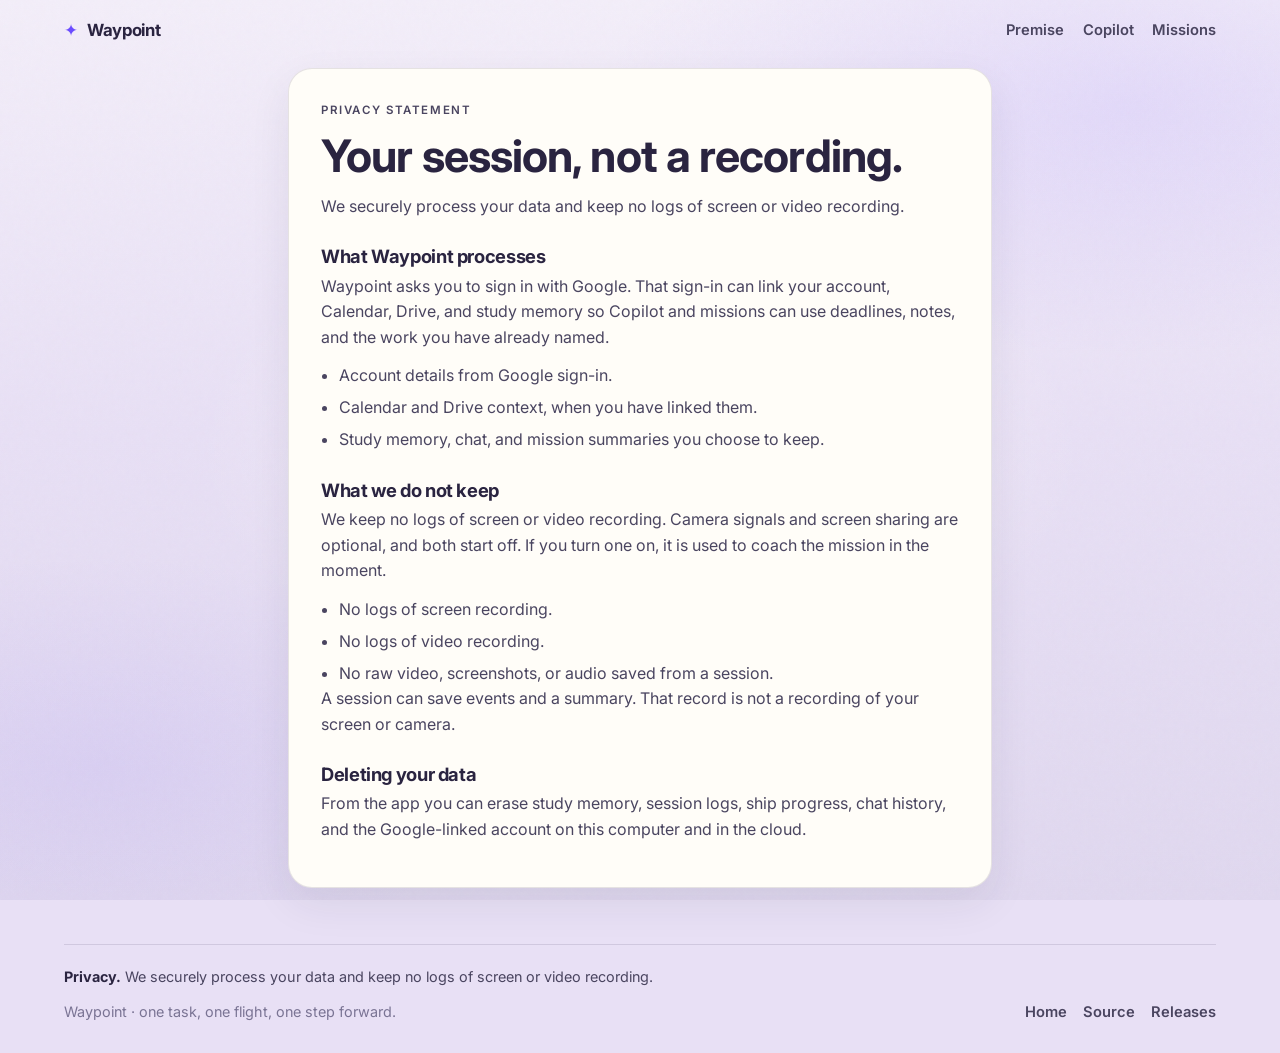
==== privacy/index.html @ 4fb0c6b1 "add: privacy page" ====
<!doctype html>
<html lang="en">
  <head>
    <meta charset="UTF-8" />
    <meta name="viewport" content="width=device-width, initial-scale=1" />
    <title>Privacy — Waypoint</title>
    <meta
      name="description"
      content="Waypoint securely processes your data and keeps no logs of screen or video recording."
    />
    <link rel="icon" href="../assets/favicon.png" type="image/png" />
    <link rel="apple-touch-icon" href="../assets/icon.png" />
    <link rel="preconnect" href="https://fonts.googleapis.com" />
    <link rel="preconnect" href="https://fonts.gstatic.com" crossorigin />
    <link
      href="https://fonts.googleapis.com/css2?family=Inter:wght@400;500;600;700&display=swap"
      rel="stylesheet"
    />
    <link rel="stylesheet" href="../styles.css" />
    <script src="../cursor.js" defer></script>
  </head>
  <body>
    <div class="rocket-cursor" id="rocket-cursor" hidden aria-hidden="true">
      <svg class="rocket-body" viewBox="20 32 148 86">
        <path class="rocket-exhaust" d="M63 66.9998C37 59.6664 26.3333 64.3331 31 80.9998C22.3333 94.3331 33 97.9998 63 91.9998V66.9998Z" fill="#F6BE70" />
        <path class="rocket-exhaust" d="M62 73.9999C47.3333 73.3332 40.6667 75.9999 42 81.9999L62 85.9999V73.9999Z" fill="#FAE9BC" />
        <path d="M77 60.0001L82 34.0001C92.6667 32.6668 102.667 41.6668 112 61.0001M77 94.0001L84 114C96.6667 114.667 107 106.667 115 90.0001" fill="#D99769" />
        <path d="M60 67.0002C95.3333 49.0002 130.333 53.3336 165 80.0002C131.667 103.334 96.6667 108 60 94.0002V67.0002Z" fill="#EBEDE1" />
        <path d="M61 86C95 94.6667 129.333 92.6667 164 80C130.667 102.667 96 107.333 60 94L61 86Z" fill="#A1C7BF" />
        <path d="M141 64C151.667 68 159.667 73.3333 165 80L145 92L141 64Z" fill="#E6A96F" />
        <path d="M111 93C120.389 93 128 85.8366 128 77C128 68.1634 120.389 61 111 61C101.611 61 94 68.1634 94 77C94 85.8366 101.611 93 111 93Z" fill="#446A75" />
        <path d="M111 88C117.627 88 123 83.0751 123 77C123 70.9249 117.627 66 111 66C104.373 66 99 70.9249 99 77C99 83.0751 104.373 88 111 88Z" fill="#8DDFD2" />
        <path d="M104 73L113 69" stroke="#F0F6D9" stroke-width="4" stroke-linecap="round" />
        <path d="M62 69L60 93" stroke="#496B73" stroke-width="8" stroke-linecap="round" />
      </svg>
    </div>
    <div class="atmosphere" aria-hidden="true"></div>
    <div class="grain" aria-hidden="true"></div>
    <img class="sky" src="../assets/constellation.svg" alt="" aria-hidden="true" />

    <a class="skip" href="#statement">Skip to content</a>

    <header class="site-header">
      <a class="wordmark" href="../"><span aria-hidden="true">✦</span> Waypoint</a>
      <nav class="site-nav" aria-label="Page">
        <a href="../#premise">Premise</a>
        <a href="../#copilot">Copilot</a>
        <a href="../#missions">Missions</a>
      </nav>
    </header>

    <main class="legal" id="statement">
      <article class="legal-card">
        <p class="eyebrow">Privacy statement</p>
        <h1>Your session, not a recording.</h1>
        <p>
          We securely process your data and keep no logs of screen or video
          recording.
        </p>

        <h2>What Waypoint processes</h2>
        <p>
          Waypoint asks you to sign in with Google. That sign-in can link your
          account, Calendar, Drive, and study memory so Copilot and missions can
          use deadlines, notes, and the work you have already named.
        </p>
        <ul>
          <li>Account details from Google sign-in.</li>
          <li>Calendar and Drive context, when you have linked them.</li>
          <li>Study memory, chat, and mission summaries you choose to keep.</li>
        </ul>

        <h2>What we do not keep</h2>
        <p>
          We keep no logs of screen or video recording. Camera signals and screen
          sharing are optional, and both start off. If you turn one on, it is used
          to coach the mission in the moment.
        </p>
        <ul>
          <li>No logs of screen recording.</li>
          <li>No logs of video recording.</li>
          <li>No raw video, screenshots, or audio saved from a session.</li>
        </ul>
        <p>
          A session can save events and a summary. That record is not a recording
          of your screen or camera.
        </p>

        <h2>Deleting your data</h2>
        <p>
          From the app you can erase study memory, session logs, ship progress,
          chat history, and the Google-linked account on this computer and in the
          cloud.
        </p>
      </article>
    </main>

    <footer class="site-footer">
      <p class="privacy">
        <strong>Privacy.</strong> We securely process your data and keep no logs of
        screen or video recording.
      </p>
      <div class="footer-meta">
        <p>Waypoint · one task, one flight, one step forward.</p>
        <p>
          <a href="../">Home</a>
          <a href="https://github.com/legitminh/BigRedHacksProject">Source</a>
          <a href="https://github.com/legitminh/BigRedHacksProject/releases">Releases</a>
        </p>
      </div>
    </footer>
  </body>
</html>
---- styles.css ----
:root {
  --bg-page: #e8e0f5;
  --bg-page-alt: #f3eef9;
  --bg-deep: #e0d8ef;
  --bg-card: #fffdf8;
  --surface: #fbf8f3;
  --lavender: #ebe4f8;
  --ink: #2a2440;
  --secondary: #4a4560;
  --muted: #7a7494;
  --label: #8b849e;
  --purple: #6b4cff;
  --purple-bright: #7c5cff;
  --mint: #326c78;
  --mint-bg: #e9ddfd;
  --border: rgba(42, 36, 64, 0.12);
  --shadow: 0 16px 40px rgba(42, 36, 64, 0.08);
  --font: "Inter", "Segoe UI", system-ui, sans-serif;
  --measure: 72rem;
  --radius: 24px;
  --pill: 9999px;
}

* {
  box-sizing: border-box;
}

html {
  scroll-behavior: smooth;
}

html,
body {
  margin: 0;
  min-height: 100%;
  font-family: var(--font);
  color: var(--ink);
  background: var(--bg-page);
}

.atmosphere {
  position: fixed;
  inset: 0;
  z-index: 0;
  background:
    radial-gradient(ellipse 75% 50% at 88% 12%, rgba(124, 92, 255, 0.12), transparent 55%),
    radial-gradient(ellipse 60% 45% at 8% 85%, rgba(107, 76, 255, 0.08), transparent 52%),
    radial-gradient(ellipse 50% 40% at 50% 50%, rgba(255, 253, 248, 0.45), transparent 70%),
    linear-gradient(180deg, var(--bg-page-alt) 0%, var(--bg-page) 48%, var(--bg-deep) 100%);
  animation: drift 18s ease-in-out infinite alternate;
}

.grain,
.sky {
  position: fixed;
  inset: 0;
  pointer-events: none;
}

.grain {
  z-index: 1;
  opacity: 0.045;
  mix-blend-mode: multiply;
  background-image: url("data:image/svg+xml,%3Csvg viewBox='0 0 200 200' xmlns='http://www.w3.org/2000/svg'%3E%3Cfilter id='n'%3E%3CfeTurbulence type='fractalNoise' baseFrequency='0.85' numOctaves='3' stitchTiles='stitch'/%3E%3C/filter%3E%3Crect width='100%25' height='100%25' filter='url(%23n)' opacity='0.55'/%3E%3C/svg%3E");
}

.sky {
  z-index: 1;
  width: 100%;
  height: 100%;
  object-fit: cover;
  opacity: 0.55;
}

.skip {
  position: absolute;
  left: 1rem;
  top: -4rem;
  z-index: 5;
  background: var(--purple);
  color: #fff;
  padding: 0.6rem 0.9rem;
  border-radius: var(--pill);
  font-weight: 700;
}

.skip:focus {
  top: 1rem;
}

.site-header,
main,
.site-footer {
  position: relative;
  z-index: 2;
}

.site-header {
  display: flex;
  align-items: center;
  justify-content: space-between;
  gap: 1rem;
  width: min(100% - 2.5rem, var(--measure));
  margin: 0 auto;
  padding: 1.25rem 0;
}

.wordmark {
  color: var(--ink);
  text-decoration: none;
  font-weight: 700;
  letter-spacing: -0.02em;
  font-size: 1.05rem;
}

.wordmark span {
  color: var(--purple);
  margin-right: 0.35rem;
}

.site-nav {
  display: flex;
  gap: 1.15rem;
  flex-wrap: wrap;
}

.site-nav a,
.site-footer a,
.release-note a {
  color: var(--secondary);
  text-decoration: none;
  font-weight: 600;
  font-size: 0.92rem;
}

.site-nav a:hover,
.site-footer a:hover,
.release-note a:hover {
  color: var(--purple);
}

.download-top {
  position: sticky;
  top: 0.75rem;
  z-index: 4;
  display: flex;
  align-items: center;
  justify-content: space-between;
  gap: 1.25rem 2rem;
  width: min(100% - 2.5rem, var(--measure));
  margin: 0 auto;
  padding: 0.95rem 1.15rem;
  background: rgba(251, 248, 243, 0.94);
  border: 1px solid rgba(42, 36, 64, 0.08);
  border-radius: 20px;
  box-shadow: var(--shadow);
  backdrop-filter: blur(10px);
}

.download-top-copy h2 {
  margin: 0;
  font-size: clamp(1.25rem, 2vw, 1.6rem);
  line-height: 1.15;
}

.download-top .kicker {
  margin-bottom: 0.4rem;
}

.download-top .download-block {
  flex: 1 1 22rem;
  align-items: flex-end;
}

.download-top .release-note {
  max-width: 26rem;
  text-align: right;
}

.hero {
  width: min(100% - 2.5rem, var(--measure));
  margin: 0 auto;
  padding: 1.25rem 0 3.5rem;
}

.hero-card {
  position: relative;
  overflow: hidden;
  min-height: 28rem;
  padding: clamp(1.5rem, 3vw, 2.2rem) clamp(1.5rem, 3vw, 2.2rem) 11rem;
  border-radius: 28px;
  background: linear-gradient(145deg, #2f2850 0%, #241f3d 55%, #1e1a34 100%);
  color: #f8f6ff;
  box-shadow: 0 20px 48px rgba(36, 31, 61, 0.28);
}

.hero-eyebrow,
.eyebrow {
  margin: 0 0 0.9rem;
  font-size: 0.72rem;
  font-weight: 600;
  letter-spacing: 0.14em;
  text-transform: uppercase;
}

.hero-eyebrow {
  color: rgba(248, 246, 255, 0.62);
}

.eyebrow {
  color: var(--purple);
}

h1,
h2,
h3 {
  font-weight: 700;
  letter-spacing: -0.02em;
}

h1 {
  margin: 0 0 1rem;
  font-size: clamp(2.6rem, 5.4vw, 4.4rem);
  line-height: 1.02;
}

h1 span {
  display: block;
}

.lede {
  max-width: 24rem;
  margin: 0;
  font-size: 1.05rem;
  line-height: 1.55;
  color: rgba(248, 246, 255, 0.82);
}

.hero-foot {
  margin: 1.4rem 0 0;
  font-size: 0.72rem;
  font-weight: 600;
  letter-spacing: 0.14em;
  text-transform: uppercase;
  color: #c4b5fd;
}

.hero-foot span {
  display: block;
  margin-top: 0.25rem;
  letter-spacing: 0;
  text-transform: none;
  font-size: 1rem;
  font-weight: 400;
  color: #c4b5fd;
}

.hero-art {
  position: absolute;
  right: -2%;
  bottom: -4%;
  width: min(92%, 26rem);
  height: 11.5rem;
  pointer-events: none;
}

.art-orbits,
.art-moon,
.art-ship,
.art-planet {
  position: absolute;
  height: auto;
}

.art-orbits {
  right: -4%;
  bottom: -18%;
  width: 92%;
  opacity: 0.4;
}

.art-moon {
  right: 46%;
  bottom: 62%;
  width: 12%;
}

.art-ship {
  left: 0;
  bottom: 16%;
  width: 46%;
  transform: rotate(-8deg);
}

.art-planet {
  right: 0;
  bottom: 0;
  width: 52%;
}

.kicker {
  display: inline-flex;
  align-items: center;
  gap: 0.35rem;
  margin: 0 0 0.9rem;
  padding: 0.35rem 0.7rem;
  font-size: 0.68rem;
  font-weight: 700;
  letter-spacing: 0.12em;
  text-transform: uppercase;
  color: var(--mint);
  background: var(--mint-bg);
  border-radius: var(--pill);
}

.band-intro h2 {
  margin: 0 0 0.7rem;
  font-size: clamp(1.7rem, 3vw, 2.4rem);
  line-height: 1.12;
}

.band-intro p,
.feature-grid p,
.steps p,
.privacy {
  color: var(--secondary);
  line-height: 1.55;
}

.download-block {
  display: flex;
  flex-direction: column;
  gap: 0.85rem;
}

.dl-row {
  display: flex;
  flex-wrap: wrap;
  gap: 0.6rem;
}

.dl-button {
  display: inline-flex;
  flex-direction: column;
  align-items: flex-start;
  gap: 0.1rem;
  min-width: 8.6rem;
  padding: 0.75rem 1.05rem;
  text-decoration: none;
  border-radius: 16px;
  border: 1px solid transparent;
  transition: transform 0.15s ease, background 0.2s ease, border-color 0.2s ease;
}

.dl-button:active {
  transform: translateY(1px);
}

.dl-button strong {
  font-weight: 700;
  font-size: 0.95rem;
}

.dl-button small {
  font-size: 0.75rem;
  font-weight: 600;
}

.dl-button.primary {
  background: linear-gradient(180deg, var(--purple-bright) 0%, var(--purple) 100%);
  color: #fff;
  box-shadow: 0 8px 22px rgba(107, 76, 255, 0.28);
}

.dl-button.primary small {
  color: rgba(255, 255, 255, 0.82);
}

.dl-button.secondary,
.dl-button.waiting {
  background: var(--lavender);
  color: var(--ink);
  border-color: var(--border);
}

.dl-button.secondary small,
.dl-button.waiting small {
  color: var(--muted);
}

.dl-button.secondary:hover {
  border-color: rgba(107, 76, 255, 0.32);
}

.release-note {
  margin: 0;
  color: var(--muted);
  font-size: 0.85rem;
  line-height: 1.45;
}

.release-note a {
  color: var(--purple);
  text-decoration: underline;
  text-underline-offset: 3px;
}

.band {
  width: min(100% - 2.5rem, var(--measure));
  margin: 0 auto;
  padding: 3.2rem 0;
}

.band-intro {
  max-width: 40rem;
  margin-bottom: 1.5rem;
}

.band-intro p:last-child {
  margin: 0;
  font-size: 1.05rem;
}

.feature-grid,
.steps {
  list-style: none;
  margin: 0;
  padding: 0;
  display: grid;
  gap: 0.9rem;
  grid-template-columns: repeat(3, minmax(0, 1fr));
}

.feature-grid li,
.steps li {
  padding: 1.25rem 1.2rem 1.35rem;
  background: var(--bg-card);
  border: 1px solid var(--border);
  border-radius: 20px;
  box-shadow: var(--shadow);
}

.feature-index {
  margin: 0 0 0.7rem;
  color: var(--purple);
  font-size: 0.78rem;
  font-weight: 700;
  letter-spacing: 0.12em;
}

.feature-grid h3,
.steps h3 {
  margin: 0 0 0.45rem;
  font-size: 1.25rem;
}

.feature-grid p,
.steps p {
  margin: 0;
}

.steps {
  counter-reset: step;
}

.steps li {
  border-top: 3px solid var(--purple);
}

.site-footer {
  display: flex;
  flex-direction: column;
  gap: 0.9rem;
  width: min(100% - 2.5rem, var(--measure));
  margin: 0 auto;
  padding: 1.3rem 0 2rem;
  border-top: 1px solid var(--border);
  color: var(--muted);
  font-size: 0.9rem;
}

.privacy {
  margin: 0;
  max-width: 40rem;
}

.privacy strong {
  color: var(--ink);
}

.privacy a {
  margin-left: 0.35rem;
}

.legal {
  width: min(100% - 2.5rem, 44rem);
  margin: 0 auto;
  padding: 0.5rem 0 3.5rem;
}

.legal-card {
  padding: clamp(1.4rem, 3vw, 2rem);
  background: var(--bg-card);
  border: 1px solid var(--border);
  border-radius: 24px;
  box-shadow: var(--shadow);
}

.legal h1 {
  margin: 0 0 0.8rem;
  font-size: clamp(2.1rem, 4vw, 2.8rem);
  line-height: 1.1;
}

.legal h2 {
  margin: 1.6rem 0 0.4rem;
  font-size: 1.15rem;
}

.legal p,
.legal li {
  color: var(--secondary);
  line-height: 1.6;
}

.legal p {
  margin: 0 0 0.8rem;
}

.legal ul {
  margin: 0;
  padding-left: 1.15rem;
}

.legal li + li {
  margin-top: 0.4rem;
}

.footer-meta {
  display: flex;
  justify-content: space-between;
  gap: 1rem;
  flex-wrap: wrap;
}

.footer-meta p {
  margin: 0;
  display: flex;
  gap: 1rem;
  flex-wrap: wrap;
}

.rocket-cursor {
  position: fixed;
  left: 0;
  top: 0;
  z-index: 20;
  width: 0;
  height: 0;
  pointer-events: none;
  transform-origin: 0 0;
  will-change: transform;
}

.rocket-body {
  position: absolute;
  left: -94px;
  top: -31px;
  display: block;
  width: 96px;
  height: 56px;
  overflow: visible;
  filter: drop-shadow(0 6px 10px rgba(42, 36, 64, 0.22));
}

.rocket-exhaust {
  opacity: 0;
}

.rocket-cursor.is-burning .rocket-exhaust {
  opacity: 1;
}

a:focus-visible,
.dl-button:focus-visible {
  outline: 2px solid var(--purple);
  outline-offset: 3px;
}

@keyframes drift {
  from {
    transform: scale(1);
  }
  to {
    transform: scale(1.03) translate3d(-1%, 1%, 0);
  }
}

@media (max-width: 860px) {
  .download-top,
  .feature-grid,
  .steps {
    grid-template-columns: 1fr;
  }

  .download-top {
    position: static;
    flex-direction: column;
    align-items: stretch;
  }

  .download-top .download-block {
    align-items: stretch;
  }

  .hero-card {
    min-height: 0;
  }

  .site-header {
    align-items: flex-start;
    flex-direction: column;
  }
}

@media (prefers-reduced-motion: reduce) {
  html {
    scroll-behavior: auto;
  }

  *,
  *::before,
  *::after {
    animation: none !important;
    transition: none !important;
  }

  .rocket-cursor {
    display: none !important;
  }
}
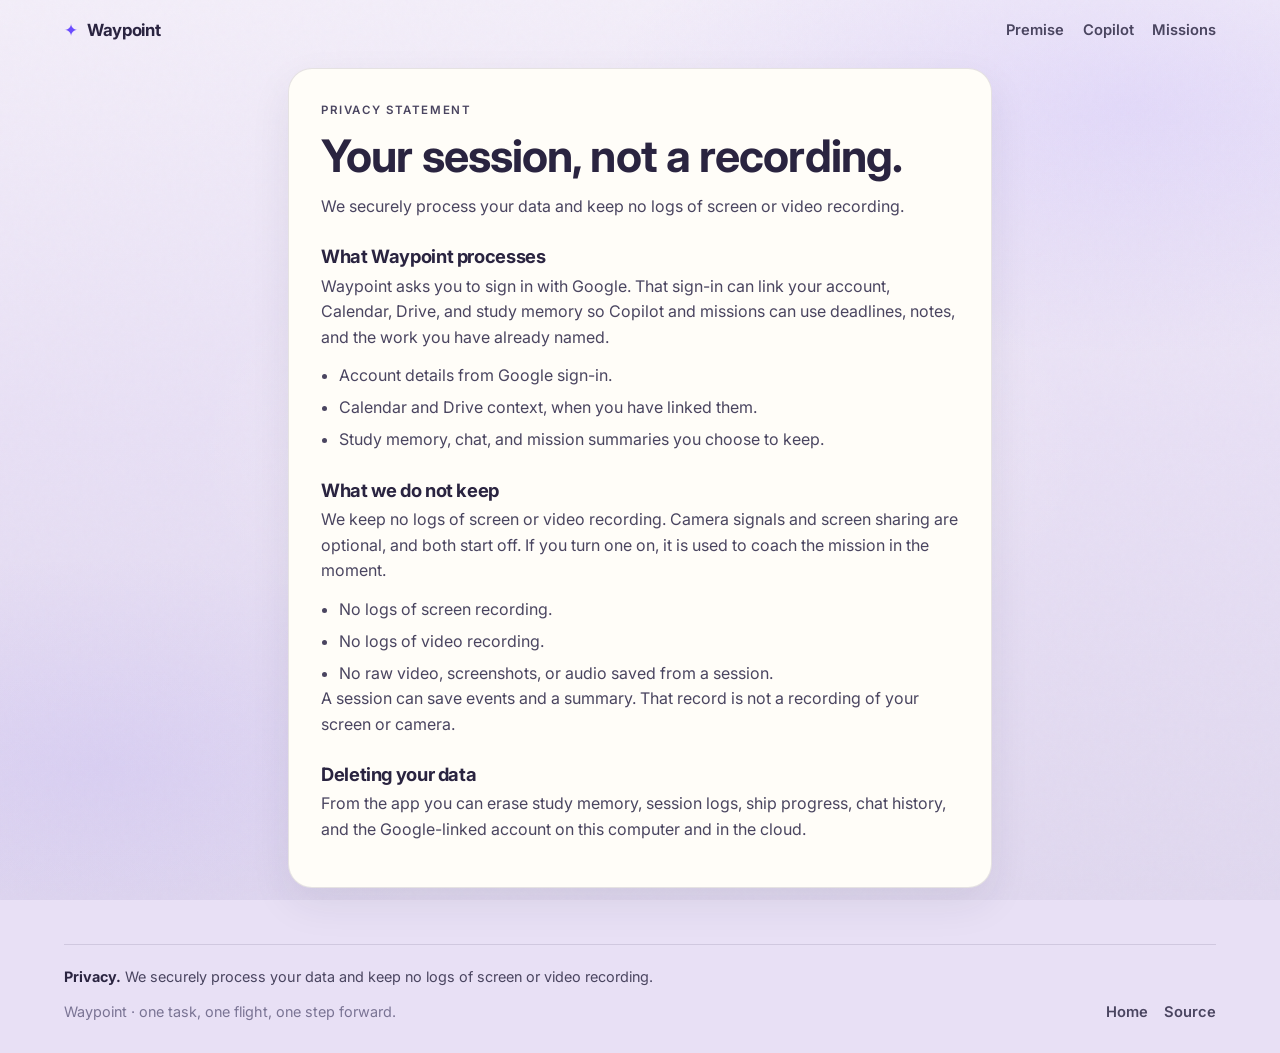
==== commit 4b738fe7: "Point the site at source code instead of a release build. Co-authored-by: Cursor <cursoragent@cursor" ====
--- a/privacy/index.html
+++ b/privacy/index.html
@@ -8,8 +8,8 @@
       name="description"
       content="Waypoint securely processes your data and keeps no logs of screen or video recording."
     />
-    <link rel="icon" href="../assets/favicon.png" type="image/png" />
-    <link rel="apple-touch-icon" href="../assets/icon.png" />
+    <link rel="icon" href="../assets/ship_bg_favicon.png?v=3" type="image/png" />
+    <link rel="apple-touch-icon" href="../assets/icon.png?v=2" />
     <link rel="preconnect" href="https://fonts.googleapis.com" />
     <link rel="preconnect" href="https://fonts.gstatic.com" crossorigin />
     <link
@@ -21,17 +21,41 @@
   </head>
   <body>
     <div class="rocket-cursor" id="rocket-cursor" hidden aria-hidden="true">
-      <svg class="rocket-body" viewBox="20 32 148 86">
-        <path class="rocket-exhaust" d="M63 66.9998C37 59.6664 26.3333 64.3331 31 80.9998C22.3333 94.3331 33 97.9998 63 91.9998V66.9998Z" fill="#F6BE70" />
-        <path class="rocket-exhaust" d="M62 73.9999C47.3333 73.3332 40.6667 75.9999 42 81.9999L62 85.9999V73.9999Z" fill="#FAE9BC" />
-        <path d="M77 60.0001L82 34.0001C92.6667 32.6668 102.667 41.6668 112 61.0001M77 94.0001L84 114C96.6667 114.667 107 106.667 115 90.0001" fill="#D99769" />
-        <path d="M60 67.0002C95.3333 49.0002 130.333 53.3336 165 80.0002C131.667 103.334 96.6667 108 60 94.0002V67.0002Z" fill="#EBEDE1" />
-        <path d="M61 86C95 94.6667 129.333 92.6667 164 80C130.667 102.667 96 107.333 60 94L61 86Z" fill="#A1C7BF" />
-        <path d="M141 64C151.667 68 159.667 73.3333 165 80L145 92L141 64Z" fill="#E6A96F" />
-        <path d="M111 93C120.389 93 128 85.8366 128 77C128 68.1634 120.389 61 111 61C101.611 61 94 68.1634 94 77C94 85.8366 101.611 93 111 93Z" fill="#446A75" />
-        <path d="M111 88C117.627 88 123 83.0751 123 77C123 70.9249 117.627 66 111 66C104.373 66 99 70.9249 99 77C99 83.0751 104.373 88 111 88Z" fill="#8DDFD2" />
-        <path d="M104 73L113 69" stroke="#F0F6D9" stroke-width="4" stroke-linecap="round" />
-        <path d="M62 69L60 93" stroke="#496B73" stroke-width="8" stroke-linecap="round" />
+      <svg class="rocket-body" viewBox="16 28 164 96">
+        <defs>
+          <linearGradient id="rocket-hull" x1="0" y1="0" x2="0" y2="1">
+            <stop offset="0" stop-color="#F7F8EF" />
+            <stop offset="0.6" stop-color="#EBEDE1" />
+            <stop offset="1" stop-color="#D9DCCD" />
+          </linearGradient>
+          <linearGradient id="rocket-nose" x1="0" y1="0" x2="0" y2="1">
+            <stop offset="0" stop-color="#F0B97E" />
+            <stop offset="1" stop-color="#D99769" />
+          </linearGradient>
+          <linearGradient id="rocket-flame" x1="1" y1="0" x2="0" y2="0">
+            <stop offset="0" stop-color="#F6BE70" />
+            <stop offset="1" stop-color="#F08A5D" />
+          </linearGradient>
+          <clipPath id="rocket-hull-clip">
+            <path d="M60 60C92 48 130 50 152 62C162 67 170 72 176 76C170 80 162 85 152 90C130 102 92 104 60 92Z" />
+          </clipPath>
+        </defs>
+        <path class="rocket-exhaust" d="M62 64C50 64 38 69 22 76C38 83 50 88 62 88Z" fill="url(#rocket-flame)" />
+        <path class="rocket-exhaust" d="M62 69.5C54 69.5 46 72.5 38 76C46 79.5 54 82.5 62 82.5Z" fill="#FAE9BC" />
+        <path d="M74 61L82 38Q85 32 92 33.5C102 36 112 45 122 57Z" fill="#D99769" />
+        <path d="M74 91L82 114Q85 120 92 118.5C102 116 112 107 122 95Z" fill="#C9845A" />
+        <path d="M60 60C92 48 130 50 152 62C162 67 170 72 176 76C170 80 162 85 152 90C130 102 92 104 60 92Z" fill="url(#rocket-hull)" />
+        <g clip-path="url(#rocket-hull-clip)">
+          <path d="M50 85C92 97 138 94 180 76L180 112L50 112Z" fill="#A1C7BF" />
+          <path d="M70 60C98 52 126 53 146 61" fill="none" stroke="#ffffff" stroke-width="3" stroke-linecap="round" opacity="0.7" />
+          <path d="M146 46Q138 76 146 106L182 106L182 46Z" fill="url(#rocket-nose)" />
+          <path d="M146 46Q138 76 146 106" fill="none" stroke="#B9774F" stroke-width="2" opacity="0.6" />
+          <path d="M150 64C158 67 165 71 170 74.5" fill="none" stroke="#FFE2B8" stroke-width="2.2" stroke-linecap="round" opacity="0.8" />
+        </g>
+        <rect x="56" y="58" width="10" height="36" rx="4" fill="#496B73" />
+        <circle cx="120" cy="73" r="15.5" fill="#446A75" />
+        <circle cx="120" cy="73" r="11.5" fill="#8DDFD2" />
+        <path d="M113 70Q115 65.5 120.5 64.5" fill="none" stroke="#F0F6D9" stroke-width="3" stroke-linecap="round" />
       </svg>
     </div>
     <div class="atmosphere" aria-hidden="true"></div>
@@ -105,7 +129,6 @@
         <p>
           <a href="../">Home</a>
           <a href="https://github.com/legitminh/BigRedHacksProject">Source</a>
-          <a href="https://github.com/legitminh/BigRedHacksProject/releases">Releases</a>
         </p>
       </div>
     </footer>
--- a/styles.css
+++ b/styles.css
@@ -125,8 +125,7 @@
 }
 
 .site-nav a,
-.site-footer a,
-.release-note a {
+.site-footer a {
   color: var(--secondary);
   text-decoration: none;
   font-weight: 600;
@@ -134,12 +133,11 @@
 }
 
 .site-nav a:hover,
-.site-footer a:hover,
-.release-note a:hover {
+.site-footer a:hover {
   color: var(--purple);
 }
 
-.download-top {
+.source-top {
   position: sticky;
   top: 0.75rem;
   z-index: 4;
@@ -157,24 +155,27 @@
   backdrop-filter: blur(10px);
 }
 
-.download-top-copy h2 {
+.source-top-copy h2 {
   margin: 0;
   font-size: clamp(1.25rem, 2vw, 1.6rem);
   line-height: 1.15;
 }
 
-.download-top .kicker {
+.source-top .kicker {
   margin-bottom: 0.4rem;
 }
 
-.download-top .download-block {
-  flex: 1 1 22rem;
-  align-items: flex-end;
-}
-
-.download-top .release-note {
-  max-width: 26rem;
-  text-align: right;
+.source-link {
+  display: inline-flex;
+  align-items: center;
+  padding: 0.75rem 1.05rem;
+  text-decoration: none;
+  font-weight: 700;
+  font-size: 0.95rem;
+  color: #fff;
+  background: linear-gradient(180deg, var(--purple-bright) 0%, var(--purple) 100%);
+  border-radius: 16px;
+  box-shadow: 0 8px 22px rgba(107, 76, 255, 0.28);
 }
 
 .hero {
@@ -327,84 +328,6 @@
   line-height: 1.55;
 }
 
-.download-block {
-  display: flex;
-  flex-direction: column;
-  gap: 0.85rem;
-}
-
-.dl-row {
-  display: flex;
-  flex-wrap: wrap;
-  gap: 0.6rem;
-}
-
-.dl-button {
-  display: inline-flex;
-  flex-direction: column;
-  align-items: flex-start;
-  gap: 0.1rem;
-  min-width: 8.6rem;
-  padding: 0.75rem 1.05rem;
-  text-decoration: none;
-  border-radius: 16px;
-  border: 1px solid transparent;
-  transition: transform 0.15s ease, background 0.2s ease, border-color 0.2s ease;
-}
-
-.dl-button:active {
-  transform: translateY(1px);
-}
-
-.dl-button strong {
-  font-weight: 700;
-  font-size: 0.95rem;
-}
-
-.dl-button small {
-  font-size: 0.75rem;
-  font-weight: 600;
-}
-
-.dl-button.primary {
-  background: linear-gradient(180deg, var(--purple-bright) 0%, var(--purple) 100%);
-  color: #fff;
-  box-shadow: 0 8px 22px rgba(107, 76, 255, 0.28);
-}
-
-.dl-button.primary small {
-  color: rgba(255, 255, 255, 0.82);
-}
-
-.dl-button.secondary,
-.dl-button.waiting {
-  background: var(--lavender);
-  color: var(--ink);
-  border-color: var(--border);
-}
-
-.dl-button.secondary small,
-.dl-button.waiting small {
-  color: var(--muted);
-}
-
-.dl-button.secondary:hover {
-  border-color: rgba(107, 76, 255, 0.32);
-}
-
-.release-note {
-  margin: 0;
-  color: var(--muted);
-  font-size: 0.85rem;
-  line-height: 1.45;
-}
-
-.release-note a {
-  color: var(--purple);
-  text-decoration: underline;
-  text-underline-offset: 3px;
-}
-
 .band {
   width: min(100% - 2.5rem, var(--measure));
   margin: 0 auto;
@@ -564,11 +487,11 @@
 
 .rocket-body {
   position: absolute;
-  left: -94px;
-  top: -31px;
+  left: -93.66px;
+  top: -28.1px;
   display: block;
   width: 96px;
-  height: 56px;
+  height: 56.2px;
   overflow: visible;
   filter: drop-shadow(0 6px 10px rgba(42, 36, 64, 0.22));
 }
@@ -581,8 +504,7 @@
   opacity: 1;
 }
 
-a:focus-visible,
-.dl-button:focus-visible {
+a:focus-visible {
   outline: 2px solid var(--purple);
   outline-offset: 3px;
 }
@@ -597,20 +519,19 @@
 }
 
 @media (max-width: 860px) {
-  .download-top,
   .feature-grid,
   .steps {
     grid-template-columns: 1fr;
   }
 
-  .download-top {
+  .source-top {
     position: static;
     flex-direction: column;
     align-items: stretch;
   }
 
-  .download-top .download-block {
-    align-items: stretch;
+  .source-link {
+    align-self: flex-start;
   }
 
   .hero-card {
